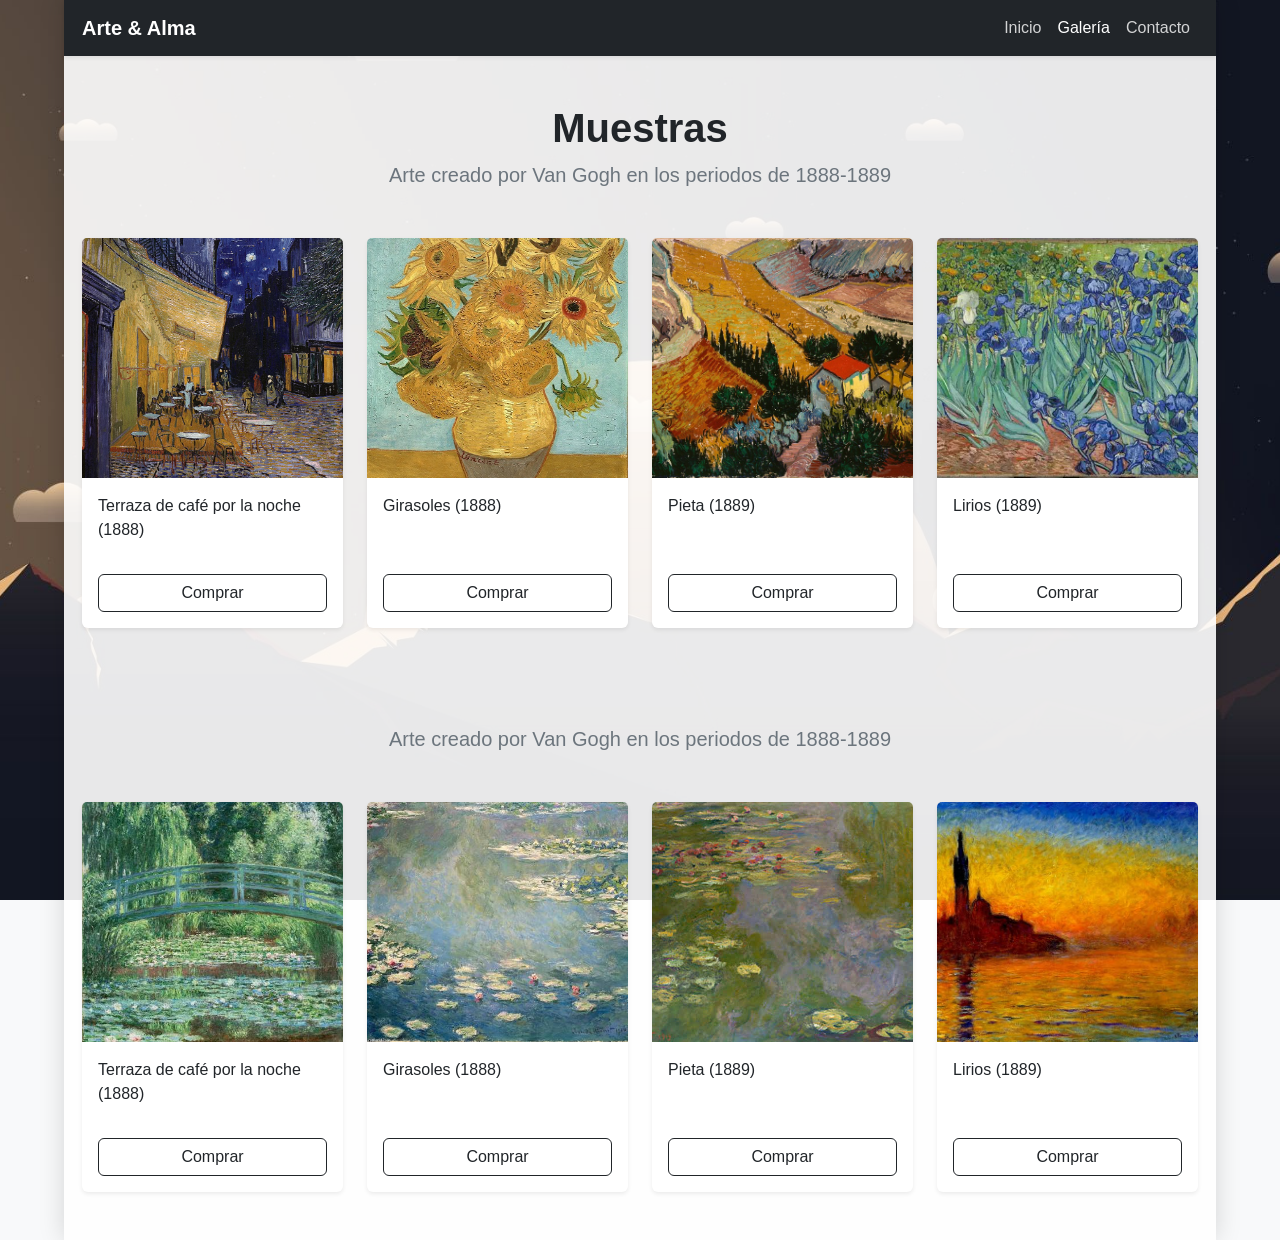
==== galeria.html @ c20f51e4 "first code" ====
<!doctype html>
<html lang="es">
  <head>
    <meta charset="UTF-8" />
    <meta name="viewport" content="width=device-width, initial-scale=1.0" />
    <title>Galería de arte</title>
    <link rel="icon" type="image/x-icon" href="assets/img/lienzo.png" />
    <link href="https://cdn.jsdelivr.net/npm/bootstrap@5.3.8/dist/css/bootstrap.min.css" rel="stylesheet" crossorigin="anonymous" />
    <link rel="stylesheet" href="assets/css/style.css" />
  </head>
  <body class="bg-light">
    <div id="body" class="page-shell">
      <nav class="navbar navbar-expand-lg navbar-dark bg-dark shadow-sm">
        <div class="container">
          <a class="navbar-brand fw-bold" href="index.html">Arte & Alma</a>
          <button
            class="navbar-toggler"
            type="button"
            data-bs-toggle="collapse"
            data-bs-target="#mainNav"
            aria-controls="mainNav"
            aria-expanded="false"
            aria-label="Toggle navigation"
          >
            <span class="navbar-toggler-icon"></span>
          </button>
          <div class="collapse navbar-collapse" id="mainNav">
            <ul class="navbar-nav ms-auto mb-2 mb-lg-0">
              <li class="nav-item"><a class="nav-link" href="index.html">Inicio</a></li>
              <li class="nav-item"><a class="nav-link active" href="galeria.html">Galería</a></li>
              <li class="nav-item"><a class="nav-link" href="contacto.html">Contacto</a></li>
            </ul>
          </div>
        </div>
      </nav>

      <main class="container py-5">
        <div class="text-center mb-5">
          <h1 class="display-6 fw-bold">Muestras</h1>
          <p class="lead text-secondary">Arte creado por Van Gogh en los periodos de 1888-1889</p>
        </div>

        <div id="grilla" class="row g-4">
          <div class="col-md-6 col-xl-3">
            <article class="card obra h-100 border-0 shadow-sm">
              <img src="assets/img/pint1.jpg" class="card-img-top obra-img" alt="Paisaje montañoso" data-id="1" />
              <div class="card-body d-flex flex-column">
                <p class="card-text flex-grow-1">Terraza de café por la noche (1888)</p>
                <button class="btn btn-outline-dark mt-3">Comprar</button>
              </div>
            </article>
          </div>

          <div class="col-md-6 col-xl-3">
            <article class="card obra h-100 border-0 shadow-sm">
              <img src="assets/img/pint2.jpg" class="card-img-top obra-img" alt="Girasoles" data-id="2" />
              <div class="card-body d-flex flex-column">
                <p class="card-text flex-grow-1">Girasoles (1888)</p>
                <button class="btn btn-outline-dark mt-3">Comprar</button>
              </div>
            </article>
          </div>

          <div class="col-md-6 col-xl-3">
            <article class="card obra h-100 border-0 shadow-sm">
              <img src="assets/img/pint3.jpg" class="card-img-top obra-img" alt="Atardecer" data-id="3" />
              <div class="card-body d-flex flex-column">
                <p class="card-text flex-grow-1">Pieta (1889)</p>
                <button class="btn btn-outline-dark mt-3">Comprar</button>
              </div>
            </article>
          </div>

          <div class="col-md-6 col-xl-3">
            <article class="card obra h-100 border-0 shadow-sm">
              <img src="assets/img/pint4.jpg" class="card-img-top obra-img" alt="Café y trabajo" data-id="4" />
              <div class="card-body d-flex flex-column">
                <p class="card-text flex-grow-1">Lirios (1889)</p>
                <button class="btn btn-outline-dark mt-3">Comprar</button>
              </div>
            </article>
          </div>
        </div>
      </main>

      <main class="container py-5">
        <div class="text-center mb-5">
          <p class="lead text-secondary">Arte creado por Van Gogh en los periodos de 1888-1889</p>
        </div>

        <div id="grilla" class="row g-4">
          <div class="col-md-6 col-xl-3">
            <article class="card obra h-100 border-0 shadow-sm">
              <img src="assets/img/monet 1.jpg" class="card-img-top obra-img" alt="Paisaje montañoso" data-id="1" />
              <div class="card-body d-flex flex-column">
                <p class="card-text flex-grow-1">Terraza de café por la noche (1888)</p>
                <button class="btn btn-outline-dark mt-3">Comprar</button>
              </div>
            </article>
          </div>

          <div class="col-md-6 col-xl-3">
            <article class="card obra h-100 border-0 shadow-sm">
              <img src="assets/img/monet 2.jpg" class="card-img-top obra-img" alt="Girasoles" data-id="2" />
              <div class="card-body d-flex flex-column">
                <p class="card-text flex-grow-1">Girasoles (1888)</p>
                <button class="btn btn-outline-dark mt-3">Comprar</button>
              </div>
            </article>
          </div>

          <div class="col-md-6 col-xl-3">
            <article class="card obra h-100 border-0 shadow-sm">
              <img src="assets/img/monet 3.jpg" class="card-img-top obra-img" alt="Atardecer" data-id="3" />
              <div class="card-body d-flex flex-column">
                <p class="card-text flex-grow-1">Pieta (1889)</p>
                <button class="btn btn-outline-dark mt-3">Comprar</button>
              </div>
            </article>
          </div>

          <div class="col-md-6 col-xl-3">
            <article class="card obra h-100 border-0 shadow-sm">
              <img src="assets/img/monet 4.jpg" class="card-img-top obra-img" alt="Café y trabajo" data-id="4" />
              <div class="card-body d-flex flex-column">
                <p class="card-text flex-grow-1">Lirios (1889)</p>
                <button class="btn btn-outline-dark mt-3">Comprar</button>
              </div>
            </article>
          </div>
        </div>
      </main>
    </div>

    <script src="https://cdn.jsdelivr.net/npm/bootstrap@5.3.8/dist/js/bootstrap.bundle.min.js" crossorigin="anonymous"></script>
  </body>
</html>
---- assets/css/style.css ----
*, *::before, *::after {
  box-sizing: border-box;
}

html, body {
  margin: 0;
  padding: 0;
  min-height: 100%;
  font-family: Arial, Helvetica, sans-serif;
}

body {
  background: url("../img/fondo.jpg") no-repeat center center fixed;
  background-size: cover;
}

#body {
  width: min(90%, 1200px);
  margin: 0 auto;
  background-color: rgba(255, 255, 255, 0.9);
  min-height: 100vh;
}

.page-shell {
  box-shadow: 0 0 24px rgba(0, 0, 0, 0.15);
}

.hero-card {
  border-radius: 1rem;
}

.hero-image {
  width: 100%;
  height: 520px;
  object-fit: cover;
}

.obra {
  transition: transform 0.2s ease, box-shadow 0.2s ease;
}

.obra:hover {
  transform: translateY(-3px);
  box-shadow: 0 0.5rem 1rem rgba(0, 0, 0, 0.15) !important;
}

.obra-img {
  height: 240px;
  object-fit: cover;
}

.navbar .nav-link {
  color: rgba(255, 255, 255, 0.8);
}

.navbar .nav-link:hover,
.navbar .nav-link.active {
  color: #fff;
}

.btn-outline-dark:hover {
  background-color: #000;
  border-color: #000;
}

@media (max-width: 768px) {
  .hero-image {
    height: 320px;
  }
}
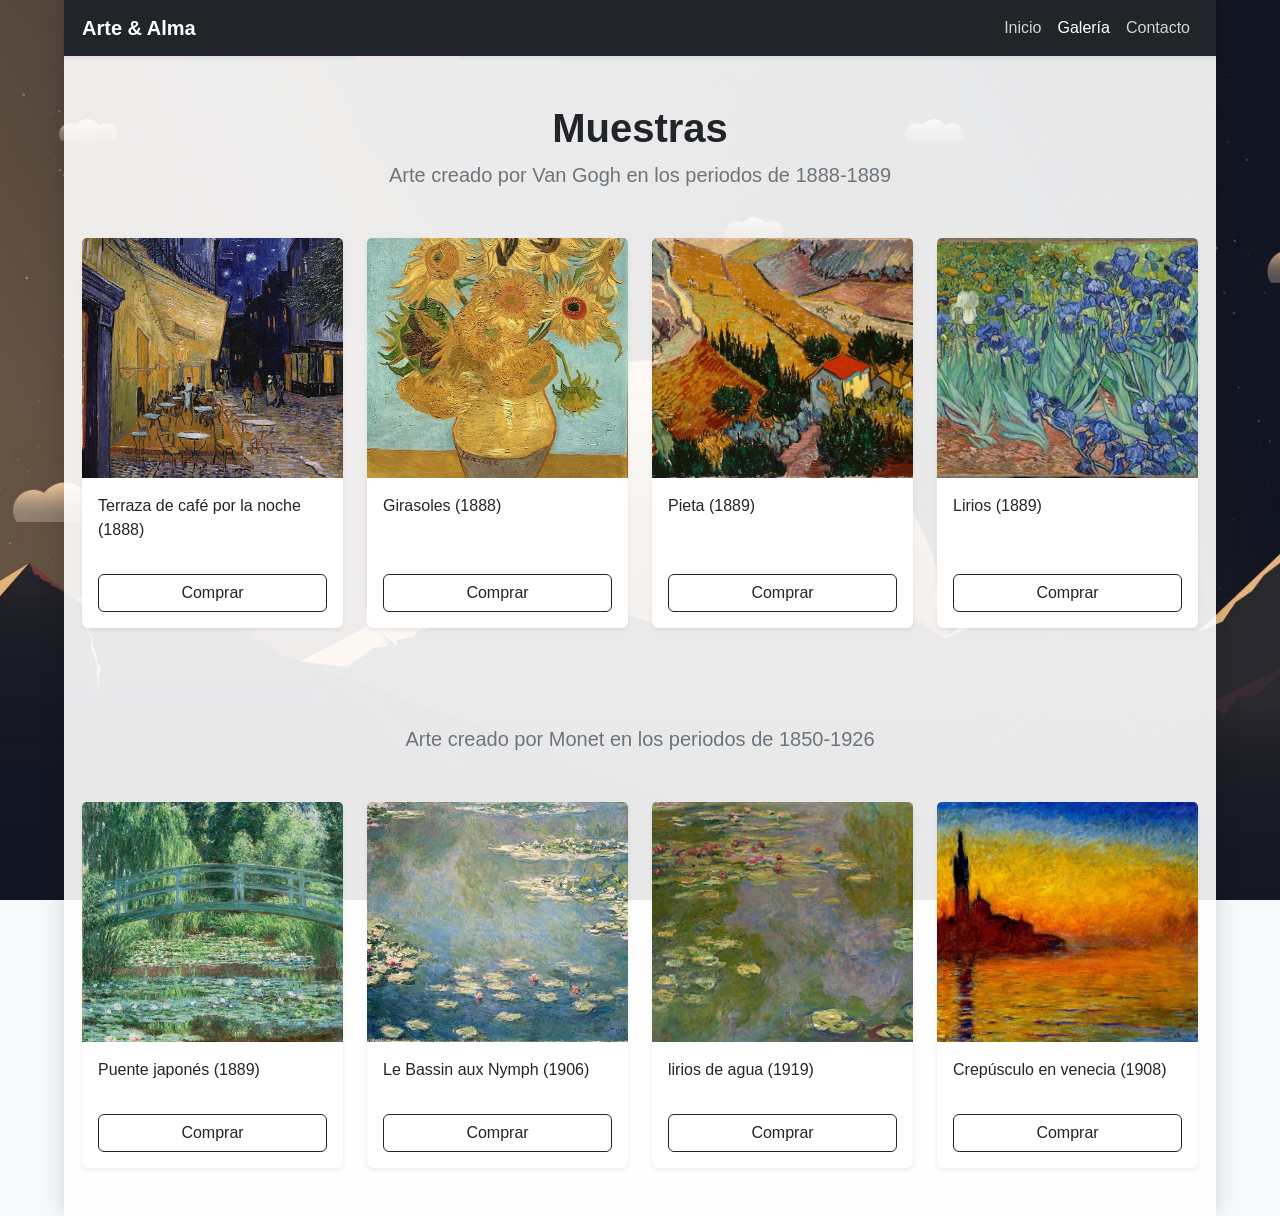
==== commit 430c8555: "actualizacion de monet" ====
--- a/galeria.html
+++ b/galeria.html
@@ -85,7 +85,7 @@
 
       <main class="container py-5">
         <div class="text-center mb-5">
-          <p class="lead text-secondary">Arte creado por Van Gogh en los periodos de 1888-1889</p>
+          <p class="lead text-secondary">Arte creado por Monet en los periodos de 1850-1926</p>
         </div>
 
         <div id="grilla" class="row g-4">
@@ -93,7 +93,7 @@
             <article class="card obra h-100 border-0 shadow-sm">
               <img src="assets/img/monet 1.jpg" class="card-img-top obra-img" alt="Paisaje montañoso" data-id="1" />
               <div class="card-body d-flex flex-column">
-                <p class="card-text flex-grow-1">Terraza de café por la noche (1888)</p>
+                <p class="card-text flex-grow-1">Puente japonés (1889)</p>
                 <button class="btn btn-outline-dark mt-3">Comprar</button>
               </div>
             </article>
@@ -103,7 +103,7 @@
             <article class="card obra h-100 border-0 shadow-sm">
               <img src="assets/img/monet 2.jpg" class="card-img-top obra-img" alt="Girasoles" data-id="2" />
               <div class="card-body d-flex flex-column">
-                <p class="card-text flex-grow-1">Girasoles (1888)</p>
+                <p class="card-text flex-grow-1">Le Bassin aux Nymph (1906)</p>
                 <button class="btn btn-outline-dark mt-3">Comprar</button>
               </div>
             </article>
@@ -113,7 +113,7 @@
             <article class="card obra h-100 border-0 shadow-sm">
               <img src="assets/img/monet 3.jpg" class="card-img-top obra-img" alt="Atardecer" data-id="3" />
               <div class="card-body d-flex flex-column">
-                <p class="card-text flex-grow-1">Pieta (1889)</p>
+                <p class="card-text flex-grow-1"> lirios de agua (1919)</p>
                 <button class="btn btn-outline-dark mt-3">Comprar</button>
               </div>
             </article>
@@ -123,7 +123,7 @@
             <article class="card obra h-100 border-0 shadow-sm">
               <img src="assets/img/monet 4.jpg" class="card-img-top obra-img" alt="Café y trabajo" data-id="4" />
               <div class="card-body d-flex flex-column">
-                <p class="card-text flex-grow-1">Lirios (1889)</p>
+                <p class="card-text flex-grow-1">Crepúsculo en venecia (1908)</p>
                 <button class="btn btn-outline-dark mt-3">Comprar</button>
               </div>
             </article>
